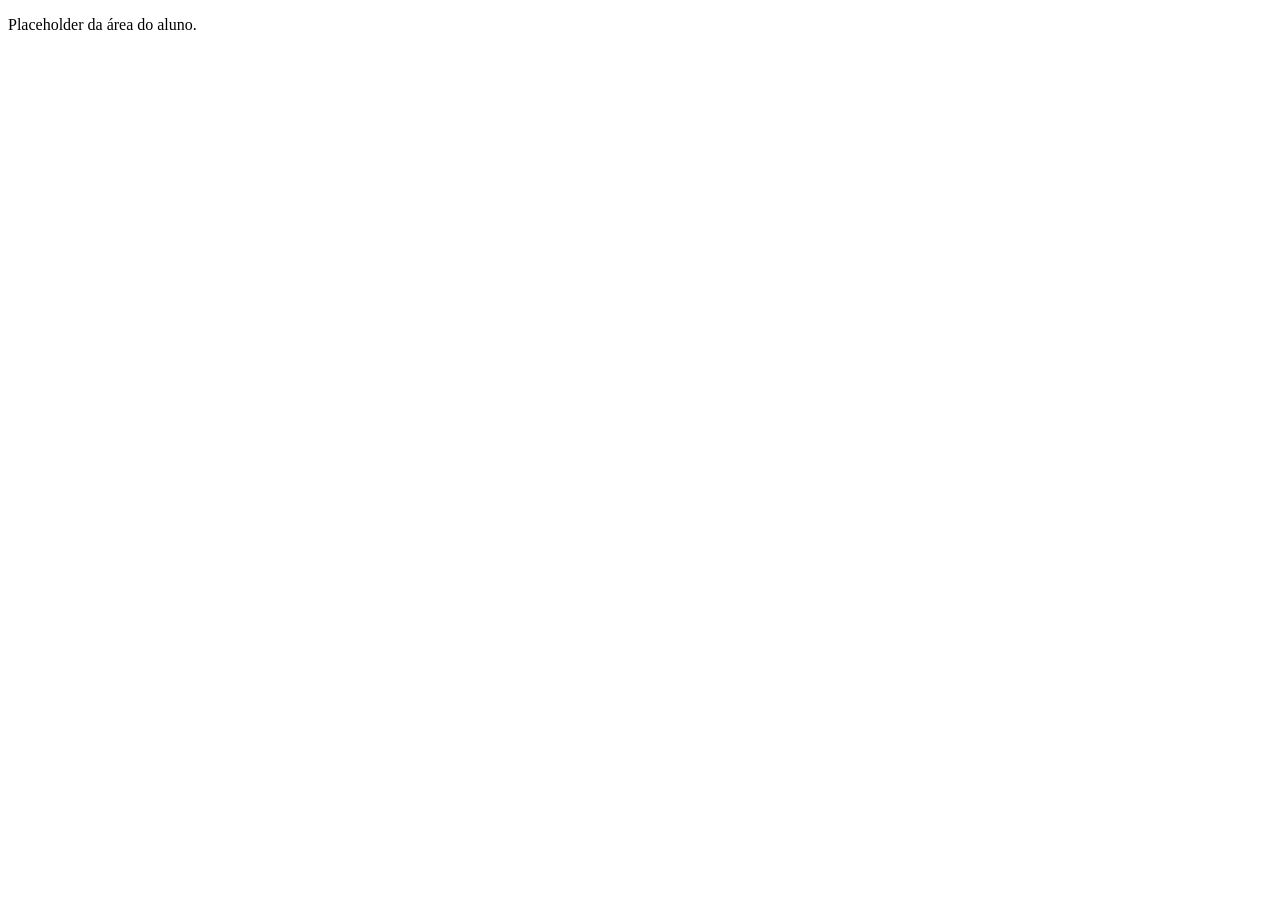
==== frontend/aluno.html @ 48c6e917 "chore: bootstrap project structure" ====
<!doctype html>
<html lang="pt-BR">
  <head>
    <meta charset="utf-8">
    <meta name="viewport" content="width=device-width, initial-scale=1">
    <title>Aluno — HACKTUDO 2026</title>
  </head>
  <body>
    <main><p>Placeholder da área do aluno.</p></main>
    <script src="js/api.js"></script>
    <script src="js/aluno.js"></script>
  </body>
</html>
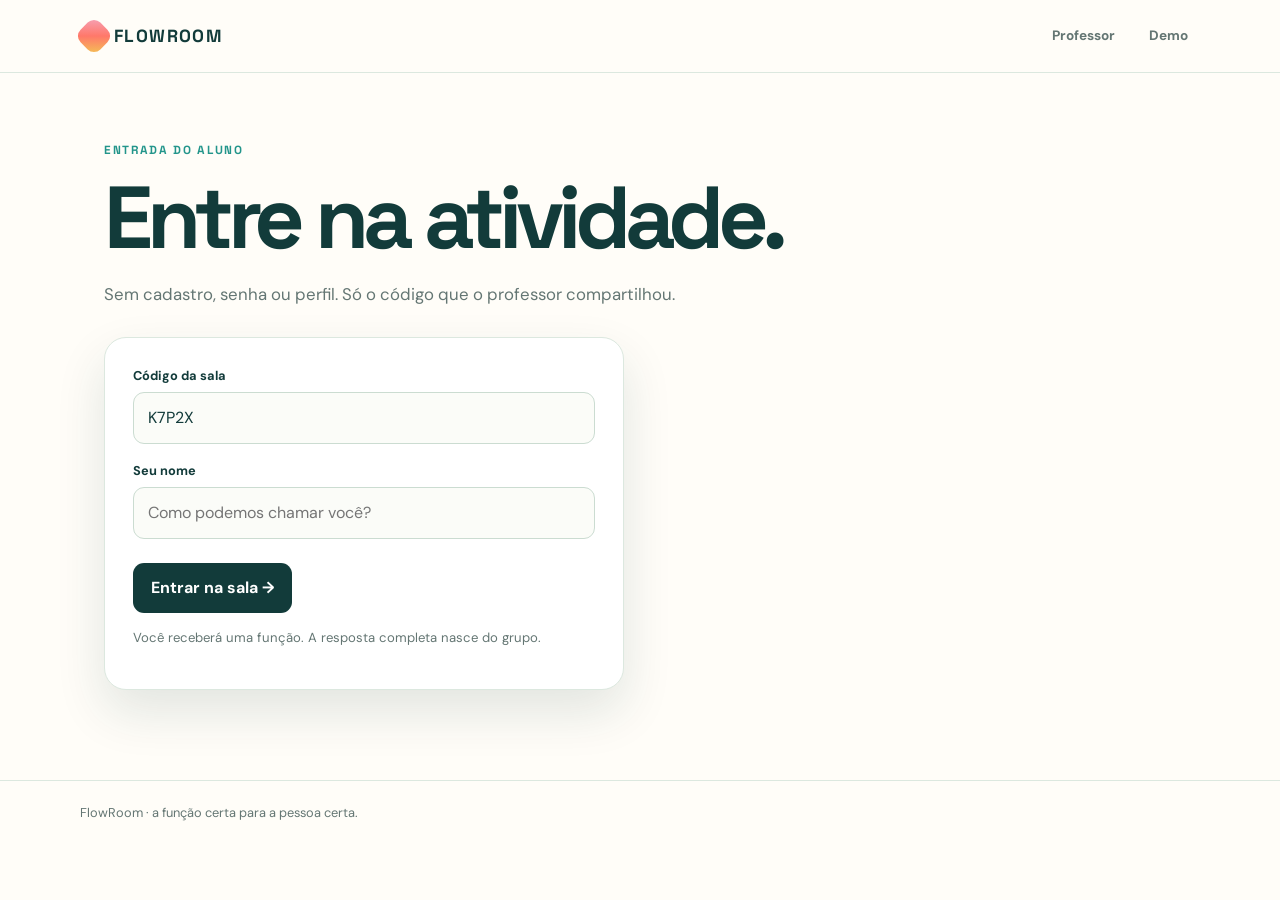
==== commit 7e12e646: "feat: add FlowRoom frontend pages" ====
--- a/frontend/aluno.html
+++ b/frontend/aluno.html
@@ -1,13 +1 @@
-<!doctype html>
-<html lang="pt-BR">
-  <head>
-    <meta charset="utf-8">
-    <meta name="viewport" content="width=device-width, initial-scale=1">
-    <title>Aluno — HACKTUDO 2026</title>
-  </head>
-  <body>
-    <main><p>Placeholder da área do aluno.</p></main>
-    <script src="js/api.js"></script>
-    <script src="js/aluno.js"></script>
-  </body>
-</html>
+<!doctype html><html lang="pt-BR"><head><meta charset="utf-8"><meta name="viewport" content="width=device-width,initial-scale=1"><title>Entrar na sala | FlowRoom</title><link rel="preconnect" href="https://fonts.googleapis.com"><link rel="preconnect" href="https://fonts.gstatic.com" crossorigin><link href="https://fonts.googleapis.com/css2?family=DM+Sans:wght@400;500;700&family=Space+Grotesk:wght@500;600;700&display=swap" rel="stylesheet"><link rel="stylesheet" href="css/flowroom.css"></head><body><header class="site-header"><a class="brand" href="index.htm"><i class="brand-mark"></i><span>FLOWROOM</span></a><nav class="top-links"><a href="login.htm">Professor</a><a href="demo.htm">Demo</a></nav></header><main class="page"><section class="hero"><span class="eyebrow">Entrada do aluno</span><h1>Entre na atividade.</h1><p>Sem cadastro, senha ou perfil. Só o código que o professor compartilhou.</p></section><form class="form-card" data-next="sala.htm"><div class="field"><label for="code">Código da sala</label><input id="code" value="K7P2X" maxlength="5" required></div><div class="field"><label for="name">Seu nome</label><input id="name" placeholder="Como podemos chamar você?" required></div><div class="actions"><button class="btn">Entrar na sala →</button></div><p class="hint">Você receberá uma função. A resposta completa nasce do grupo.</p></form></main><footer class="footer">FlowRoom · a função certa para a pessoa certa.</footer><script src="js/flowroom.js"></script></body></html>
--- a/frontend/css/flowroom.css
+++ b/frontend/css/flowroom.css
@@ -0,0 +1 @@
+:root{--ink:#123b3a;--teal:#23958b;--mint:#e3f3e7;--paper:#fffdf8;--muted:#647673;--coral:#ff786a;--yellow:#f3c852;--lilac:#b9a9ee;--pink:#f5a6be;--line:#dce8df;--shadow:0 22px 50px #123b3a1f}*{box-sizing:border-box}html{scroll-behavior:smooth}body{margin:0;background:var(--paper);color:var(--ink);font:400 16px/1.5 'DM Sans',sans-serif}h1,h2,h3,.brand,.eyebrow{font-family:'Space Grotesk',sans-serif}a{color:inherit;text-decoration:none}button,input,textarea,select{font:inherit}button{cursor:pointer}.site-header{align-items:center;background:#fffdf8e8;border-bottom:1px solid var(--line);display:flex;justify-content:space-between;padding:17px max(20px,calc((100% - 1120px)/2));position:sticky;top:0;z-index:5;backdrop-filter:blur(14px)}.brand{align-items:center;display:flex;font-size:1.1rem;font-weight:700;gap:9px;letter-spacing:.08em}.brand-mark{background:linear-gradient(135deg,var(--pink),var(--coral),var(--yellow));border-radius:9px;height:28px;transform:rotate(45deg);width:28px}.brand span{margin-left:-3px}.top-links{display:flex;gap:10px}.top-links a{border-radius:10px;color:var(--muted);font-size:.85rem;font-weight:700;padding:9px 12px}.top-links a:hover{background:var(--mint);color:var(--ink)}.page{margin:auto;max-width:1120px;padding:64px 24px 90px}.eyebrow{color:var(--teal);font-size:.74rem;font-weight:700;letter-spacing:.14em;text-transform:uppercase}.hero{max-width:680px}.hero h1{font-size:clamp(2.6rem,7vw,5.5rem);letter-spacing:-.07em;line-height:.98;margin:14px 0 20px}.hero p{color:var(--muted);font-size:1.05rem;max-width:50ch}.grid{display:grid;gap:18px;grid-template-columns:repeat(2,minmax(0,1fr));margin-top:34px}.card{background:#fff;border:1px solid var(--line);border-radius:20px;padding:24px}.card h2,.card h3{margin-top:0}.card p{color:var(--muted)}.form-card{background:#fff;border:1px solid var(--line);border-radius:22px;box-shadow:var(--shadow);margin-top:30px;max-width:520px;padding:28px}.field{display:grid;gap:7px;margin-bottom:17px}.field label{font-size:.8rem;font-weight:700}.field input,.field textarea,.field select{background:#fbfcf8;border:1px solid #cbdcd1;border-radius:11px;color:var(--ink);outline:0;padding:13px 14px;width:100%}.field input:focus,.field textarea:focus,.field select:focus{border-color:var(--teal);box-shadow:0 0 0 3px #23958b22}.field textarea{min-height:130px;resize:vertical}.actions{display:flex;flex-wrap:wrap;gap:10px;margin-top:24px}.btn{background:var(--ink);border:0;border-radius:11px;color:#fff;display:inline-flex;font-weight:700;justify-content:center;padding:13px 18px}.btn.alt{background:transparent;border:1px solid var(--line);color:var(--ink)}.btn:hover{transform:translateY(-2px);box-shadow:0 10px 22px #123b3a22}.hint{color:var(--muted);font-size:.82rem;margin-top:15px}.tag{background:var(--yellow);border-radius:100px;display:inline-block;font-size:.73rem;font-weight:700;padding:7px 11px}.steps{display:flex;flex-wrap:wrap;gap:8px;margin:24px 0}.step{background:#e4eee6;border-radius:999px;color:var(--muted);font-size:.76rem;font-weight:700;padding:8px 12px}.step.active{background:var(--ink);color:#fff}.room-code{background:var(--ink);border-radius:22px;color:#fff;display:inline-block;font-family:'Space Grotesk';font-size:clamp(3.2rem,10vw,6rem);letter-spacing:.14em;line-height:1;padding:24px 30px}.status{align-items:center;background:var(--mint);border-radius:999px;color:var(--teal);display:inline-flex;font-size:.78rem;font-weight:700;gap:8px;padding:9px 12px}.status:before{background:var(--teal);border-radius:50%;content:'';height:8px;width:8px}.mode{border-radius:25px;margin-top:32px;padding:38px 32px}.mode.digital{background:var(--mint)}.mode.presential{background:var(--ink);color:#fff}.mode h2{font-size:clamp(2.1rem,5vw,4.5rem);letter-spacing:-.07em;line-height:.98;margin:16px 0;max-width:11ch}.mode p{max-width:50ch}.mode.presential p{color:#b9d6cc}.group-list{display:grid;gap:10px;margin-top:18px}.member{align-items:center;background:#f7faf5;border:1px solid var(--line);border-radius:11px;display:flex;justify-content:space-between;padding:12px 14px}.group-grid{display:grid;gap:10px;grid-template-columns:repeat(2,minmax(0,1fr));margin-top:18px}.group{background:#f7faf5;border:1px solid var(--line);border-radius:12px;padding:14px}.group strong{display:flex;justify-content:space-between}.group small{color:var(--muted);display:block;margin-top:5px}.progress{background:#e5eee6;border-radius:20px;height:11px;margin:17px 0;overflow:hidden}.progress i{background:var(--teal);border-radius:inherit;display:block;height:100%;width:75%}.quote{border-left:4px solid var(--coral);font-family:'Space Grotesk';font-size:1.25rem;margin:25px 0;max-width:650px;padding-left:20px}.footer{border-top:1px solid var(--line);color:var(--muted);font-size:.8rem;padding:22px max(20px,calc((100% - 1120px)/2))}.mobile-only{display:none}@media(max-width:700px){.site-header{align-items:flex-start;gap:12px;flex-wrap:wrap}.top-links{order:3;overflow-x:auto;width:100%}.top-links a{flex:0 0 auto}.page{padding:42px 17px 64px}.grid{grid-template-columns:1fr}.form-card{padding:20px}.actions .btn{flex:1 1 100%;width:100%}.room-code{font-size:2.8rem;padding:21px 16px}.mode{border-radius:19px;padding:27px 20px}.mode h2{max-width:100%}.group-grid{grid-template-columns:1fr}.desktop-only{display:none}.mobile-only{display:block}}@media(prefers-reduced-motion:reduce){*,*:before,*:after{scroll-behavior:auto!important;transition:none!important}}
